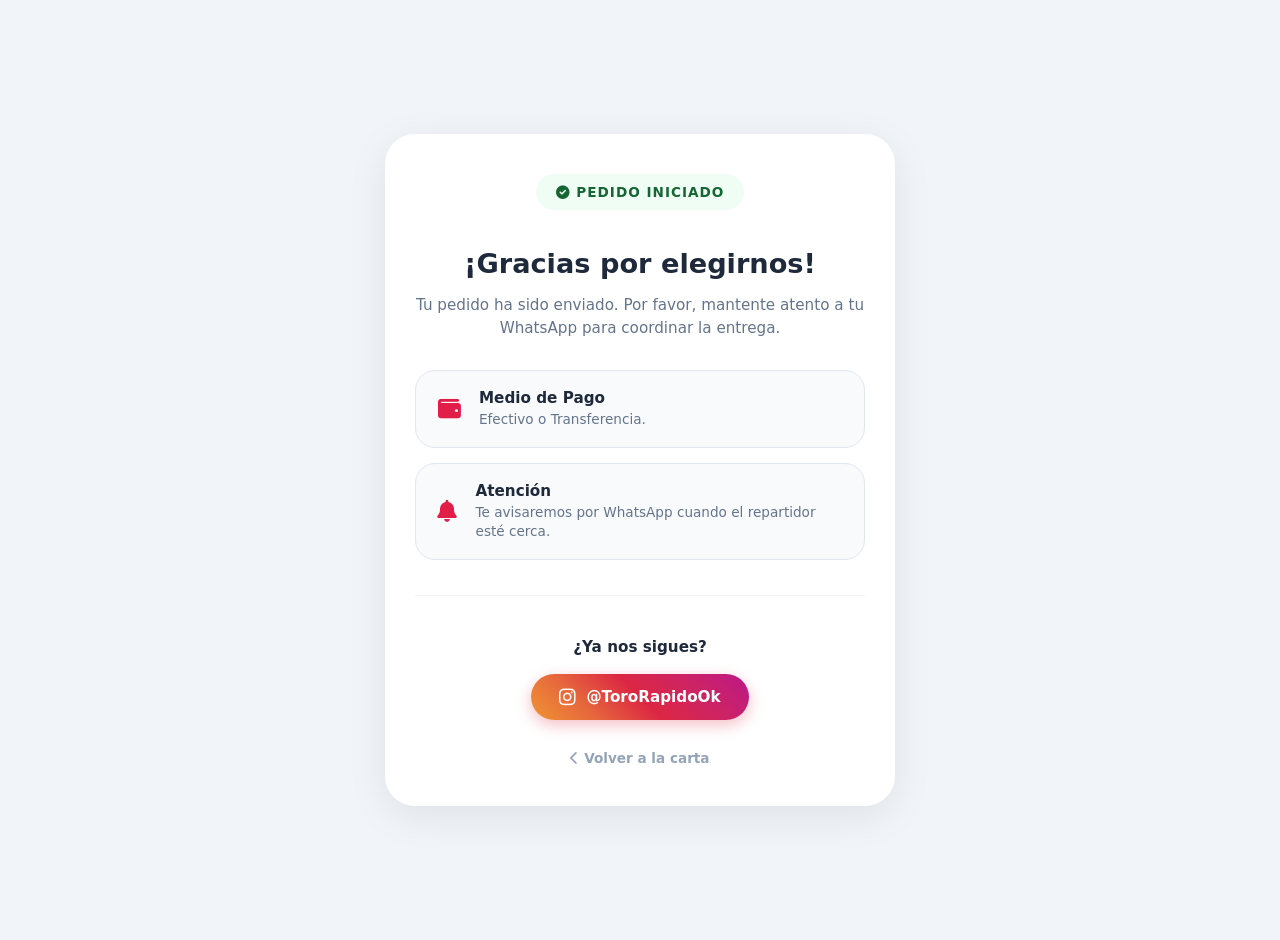
==== confirmacion.html @ a64fa3f6 "pagina de confirmacion del pedido y el inicio" ====
<!DOCTYPE html>
<html lang="es">
<head>
    <meta charset="UTF-8">
    <meta name="viewport" content="width=device-width, initial-scale=1.0">
    <title>Estado del Pedido - Toro Rápido</title>
    <link rel="stylesheet" href="https://cdnjs.cloudflare.com/ajax/libs/font-awesome/6.0.0/css/all.min.css">
    <link rel="stylesheet" href="confirmacion.css">
</head>
<body>

<div class="status-container">
    <div class="success-badge">
        <i class="fa-solid fa-circle-check"></i> Pedido Iniciado
    </div>

    <h1>¡Gracias por elegirnos!</h1>
    <p>Tu pedido ha sido enviado. Por favor, mantente atento a tu WhatsApp para coordinar la entrega.</p>

    <div class="info-grid">
        <div class="info-card">
            <i class="fa-solid fa-wallet"></i>
            <div class="info-text">
                <b>Medio de Pago</b>
                <span>Efectivo o Transferencia.</span>
            </div>
        </div>

        <div class="info-card">
            <i class="fa-solid fa-bell"></i>
            <div class="info-text">
                <b>Atención</b>
                <span>Te avisaremos por WhatsApp cuando el repartidor esté cerca.</span>
            </div>
        </div>
    </div>

    <div class="social-section">
        <p class="social-title">¿Ya nos sigues?</p>
        <a href="https://instagram.com/ToroRapidoOk" target="_blank" class="instagram-link">
            <i class="fa-brands fa-instagram fa-lg"></i> @ToroRapidoOk
        </a>
    </div>

    <a href="index.html" class="btn-back">
        <i class="fa-solid fa-chevron-left"></i> Volver a la carta
    </a>
</div>

</body>
</html>
---- confirmacion.css ----
:root {
    --primary-red: #e11d48;
    --soft-red: #fff1f2;
    --dark-blue: #1e293b;
    --whatsapp: #25d366;
    --instagram: linear-gradient(45deg, #f09433 0%,#e6683c 25%,#dc2743 50%,#cc2366 75%,#bc1888 100%);
    --light-green: #f0fdf4;
    --gray-bg: #f8fafc;
}

body {
    font-family: 'Segoe UI', system-ui, sans-serif;
    background-color: #f1f5f9;
    color: #334155;
    margin: 0;
    display: flex;
    align-items: center;
    justify-content: center;
    min-height: 100vh;
    padding: 20px;
}

.status-container {
    max-width: 450px;
    width: 100%;
    background: white;
    padding: 40px 30px;
    border-radius: 30px;
    box-shadow: 0 10px 40px rgba(0,0,0,0.08);
    text-align: center;
}

.success-badge {
    display: inline-block;
    background: var(--light-green);
    color: #166534;
    padding: 10px 20px;
    border-radius: 50px;
    font-weight: 800;
    font-size: 0.85em;
    margin-bottom: 20px;
    text-transform: uppercase;
    letter-spacing: 1px;
}

h1 { color: var(--dark-blue); font-size: 1.7em; margin-bottom: 10px; }
p { color: #64748b; line-height: 1.5; margin-bottom: 30px; font-size: 0.95em; }

/* Tarjetas de Información */
.info-grid {
    display: grid;
    gap: 15px;
    margin-bottom: 35px;
}

.info-card {
    display: flex;
    align-items: center;
    gap: 15px;
    background: var(--gray-bg);
    padding: 18px;
    border-radius: 20px;
    border: 1px solid #e2e8f0;
    text-align: left;
}

.info-card i {
    font-size: 1.4em;
    color: var(--primary-red);
    width: 30px;
    text-align: center;
}

.info-text b {
    display: block;
    color: var(--dark-blue);
    font-size: 0.95em;
    margin-bottom: 2px;
}

.info-text span {
    font-size: 0.85em;
    color: #64748b;
    line-height: 1.3;
}

/* Sección Social (Instagram) */
.social-section {
    margin-top: 20px;
    padding-top: 25px;
    border-top: 1px solid #f1f5f9;
}

.social-title {
    margin-bottom: 15px;
    font-weight: 700;
    color: var(--dark-blue);
}

.instagram-link {
    display: inline-flex;
    align-items: center;
    gap: 10px;
    background: var(--instagram);
    color: white;
    padding: 14px 28px;
    border-radius: 50px;
    text-decoration: none;
    font-weight: 700;
    font-size: 0.95em;
    transition: 0.3s;
    box-shadow: 0 5px 15px rgba(220, 39, 67, 0.3);
}

.instagram-link:hover {
    transform: scale(1.05);
    box-shadow: 0 8px 20px rgba(220, 39, 67, 0.4);
}

.btn-back {
    display: block;
    margin-top: 30px;
    color: #94a3b8;
    text-decoration: none;
    font-size: 0.85em;
    font-weight: 600;
}

.btn-back:hover { color: var(--dark-blue); }
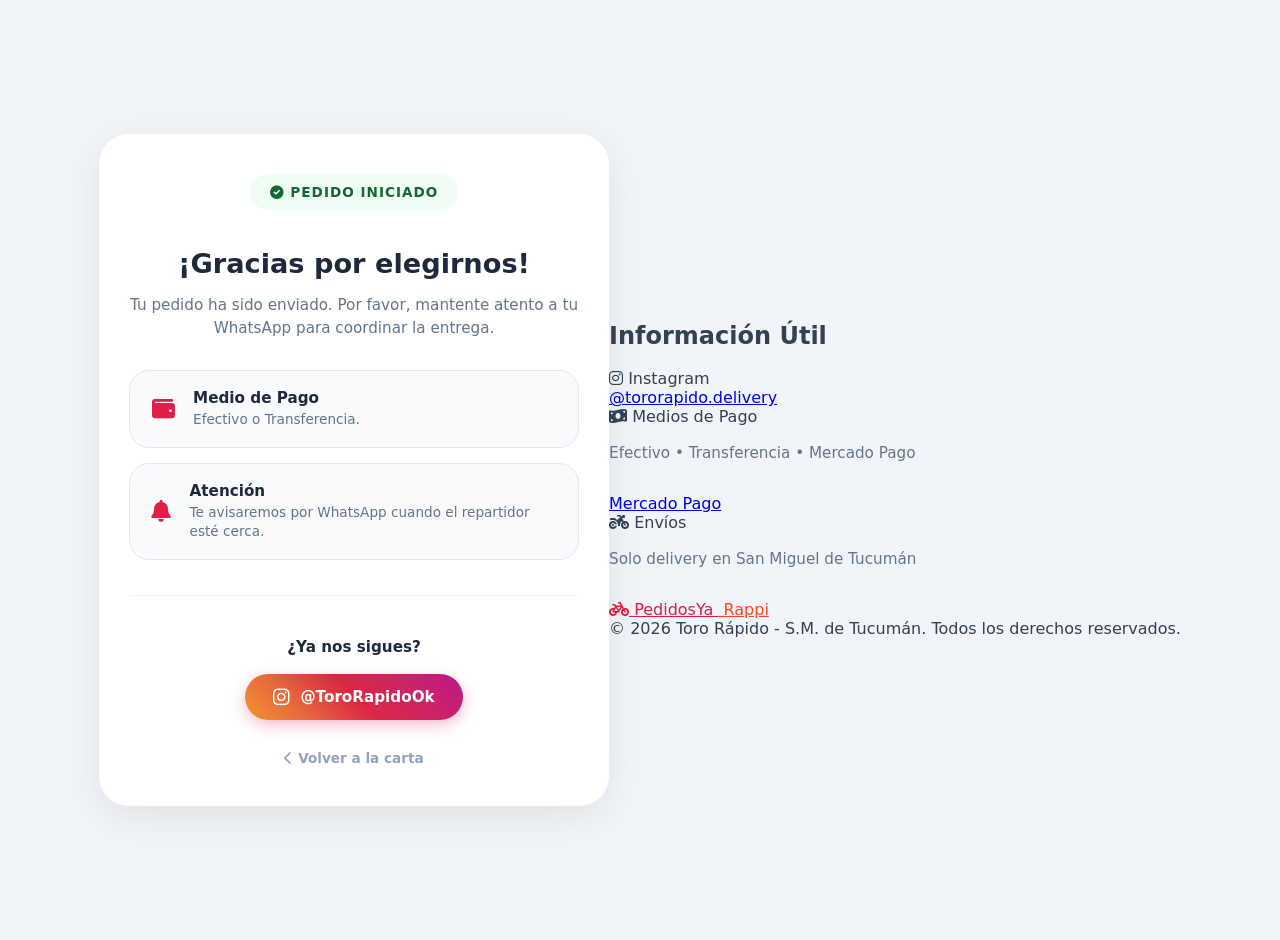
==== commit 798f9fff: "Merge pull request #15 from colmatiasdev/feature/basico-01 INSTAGRAM" ====
--- a/confirmacion.html
+++ b/confirmacion.html
@@ -6,6 +6,9 @@
     <title>Estado del Pedido - Toro Rápido</title>
     <link rel="stylesheet" href="https://cdnjs.cloudflare.com/ajax/libs/font-awesome/6.0.0/css/all.min.css">
     <link rel="stylesheet" href="confirmacion.css">
+    <link rel="stylesheet" href="footer.css">
+    <script src="config.js"></script>
+    <script src="footer.js"></script>
 </head>
 <body>
 
@@ -47,5 +50,17 @@
     </a>
 </div>
 
+<div id="site-footer"></div>
+
+<script>
+    fetch("footer.html")
+        .then((res) => (res.ok ? res.text() : ""))
+        .then((html) => {
+            const container = document.getElementById("site-footer");
+            if (container) container.innerHTML = html;
+            window.applyFooterConfig?.();
+        })
+        .catch(() => {});
+</script>
 </body>
 </html>
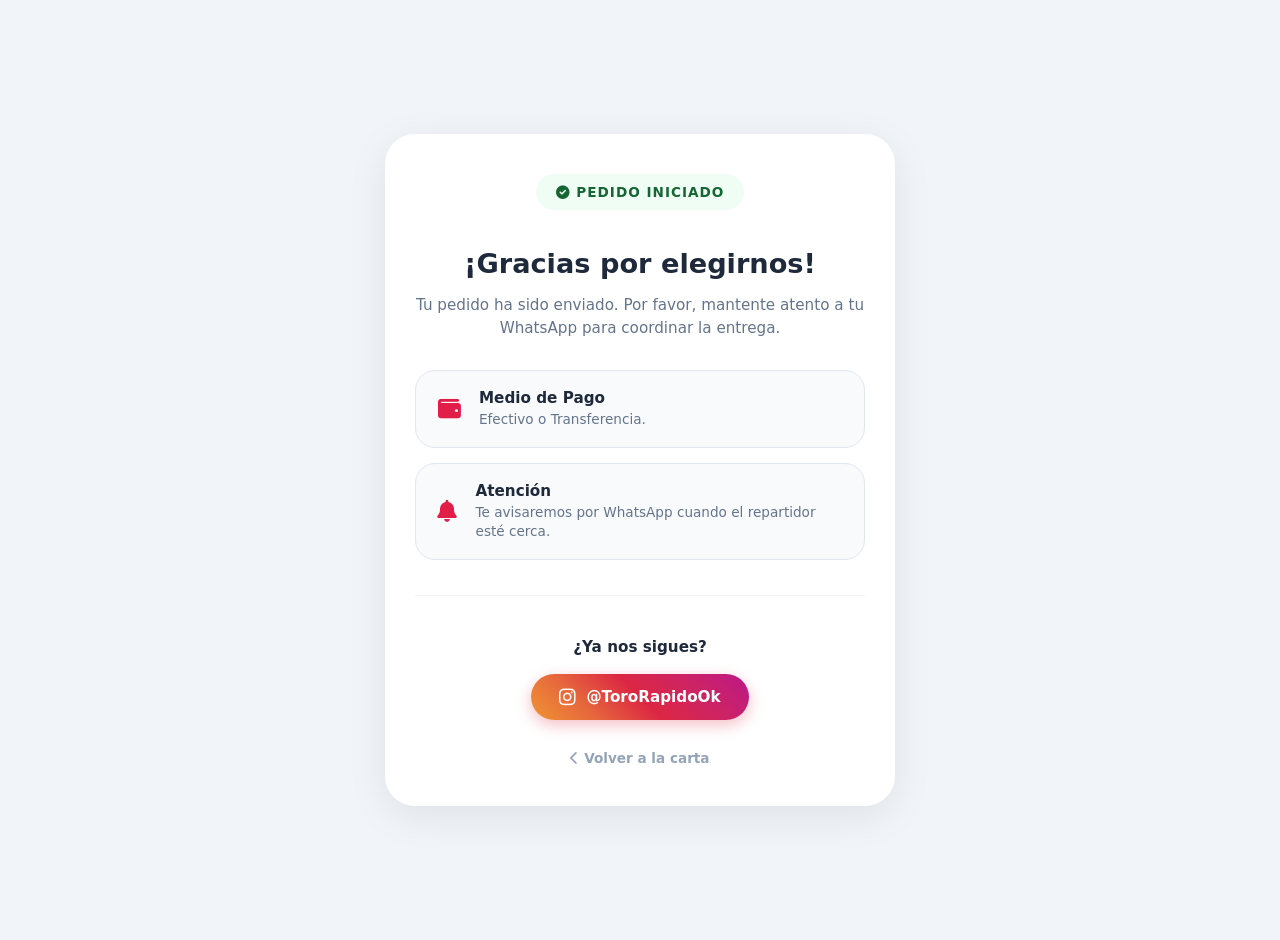
==== commit 1d1cc5e1: "mejoras de experiencia de usuario para moveles" ====
--- a/confirmacion.html
+++ b/confirmacion.html
@@ -6,9 +6,6 @@
     <title>Estado del Pedido - Toro Rápido</title>
     <link rel="stylesheet" href="https://cdnjs.cloudflare.com/ajax/libs/font-awesome/6.0.0/css/all.min.css">
     <link rel="stylesheet" href="confirmacion.css">
-    <link rel="stylesheet" href="footer.css">
-    <script src="config.js"></script>
-    <script src="footer.js"></script>
 </head>
 <body>
 
@@ -50,17 +47,5 @@
     </a>
 </div>
 
-<div id="site-footer"></div>
-
-<script>
-    fetch("footer.html")
-        .then((res) => (res.ok ? res.text() : ""))
-        .then((html) => {
-            const container = document.getElementById("site-footer");
-            if (container) container.innerHTML = html;
-            window.applyFooterConfig?.();
-        })
-        .catch(() => {});
-</script>
 </body>
 </html>
--- a/confirmacion.css
+++ b/confirmacion.css
@@ -28,6 +28,7 @@
     border-radius: 30px;
     box-shadow: 0 10px 40px rgba(0,0,0,0.08);
     text-align: center;
+    margin: 0;
 }
 
 .success-badge {
@@ -127,3 +128,12 @@
 }
 
 .btn-back:hover { color: var(--dark-blue); }
+
+@media (max-width: 600px) {
+    body { padding: 12px; }
+    .status-container { padding: 28px 20px; border-radius: 24px; }
+    h1 { font-size: 1.5em; }
+    p { font-size: 0.9em; }
+    .info-card { padding: 14px; border-radius: 16px; }
+}
+
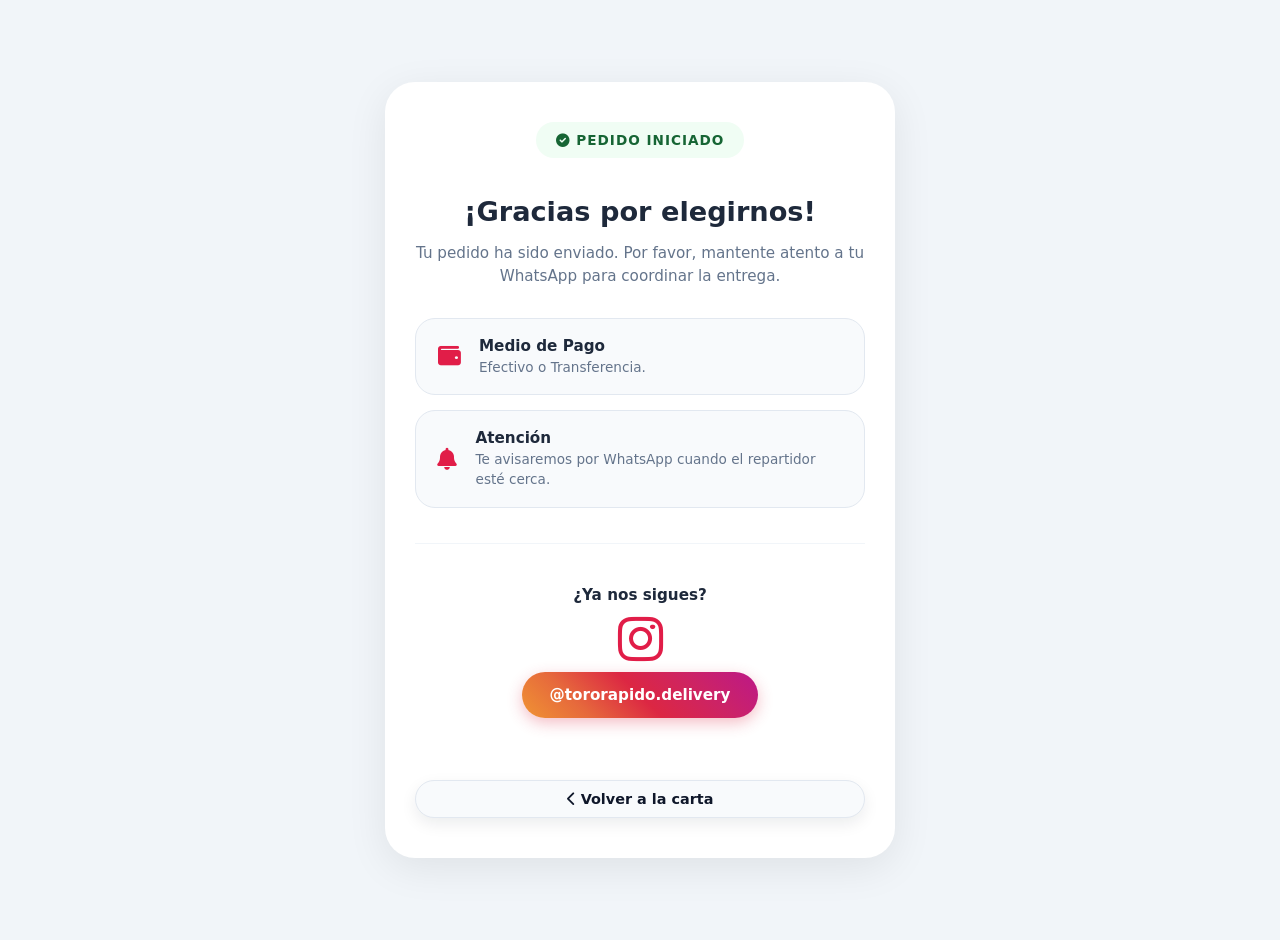
==== commit e7b5bdc4: "cambio de diseño" ====
--- a/confirmacion.html
+++ b/confirmacion.html
@@ -37,9 +37,12 @@
 
     <div class="social-section">
         <p class="social-title">¿Ya nos sigues?</p>
-        <a href="https://instagram.com/ToroRapidoOk" target="_blank" class="instagram-link">
-            <i class="fa-brands fa-instagram fa-lg"></i> @ToroRapidoOk
-        </a>
+        <div class="instagram-row">
+            <i class="fa-brands fa-instagram fa-lg instagram-icon"></i>
+            <a href="#" target="_blank" class="instagram-link" id="ig-link">
+                <span id="ig-name">@ToroRapidoOk</span>
+            </a>
+        </div>
     </div>
 
     <a href="index.html" class="btn-back">
@@ -47,5 +50,13 @@
     </a>
 </div>
 
+<script src="config.js"></script>
+<script>
+    const igConfig = window.APP_CONFIG?.instagram || {};
+    const igLink = document.getElementById("ig-link");
+    const igName = document.getElementById("ig-name");
+    if (igLink) igLink.href = igConfig.url || "#";
+    if (igName) igName.textContent = igConfig.name ? `@${igConfig.name}` : "@ToroRapidoOk";
+</script>
 </body>
 </html>
--- a/confirmacion.css
+++ b/confirmacion.css
@@ -90,6 +90,7 @@
     margin-top: 20px;
     padding-top: 25px;
     border-top: 1px solid #f1f5f9;
+    margin-bottom: clamp(18px, 4vw, 40px);
 }
 
 .social-title {
@@ -98,10 +99,23 @@
     color: var(--dark-blue);
 }
 
+.instagram-row {
+    display: inline-flex;
+    flex-direction: column;
+    align-items: center;
+    gap: clamp(18px, 3.5vw, 32px);
+    margin: clamp(6px, 1.8vw, 16px) 0 clamp(10px, 2.4vw, 22px);
+}
+
+.instagram-icon {
+    color: #e11d48;
+    font-size: 3.2rem;
+    margin: 0;
+}
+
 .instagram-link {
     display: inline-flex;
     align-items: center;
-    gap: 10px;
     background: var(--instagram);
     color: white;
     padding: 14px 28px;
@@ -120,14 +134,19 @@
 
 .btn-back {
     display: block;
-    margin-top: 30px;
-    color: #94a3b8;
+    margin-top: clamp(12px, 3vw, 24px);
+    color: #0f172a;
     text-decoration: none;
-    font-size: 0.85em;
-    font-weight: 600;
+    font-size: 0.9em;
+    font-weight: 700;
+    padding: 10px 14px;
+    border-radius: 999px;
+    background: #f8fafc;
+    border: 1px solid #e2e8f0;
+    box-shadow: 0 6px 16px rgba(15, 23, 42, 0.08);
 }
 
-.btn-back:hover { color: var(--dark-blue); }
+.btn-back:hover { color: var(--dark-blue); background: #eef2f7; }
 
 @media (max-width: 600px) {
     body { padding: 12px; }
